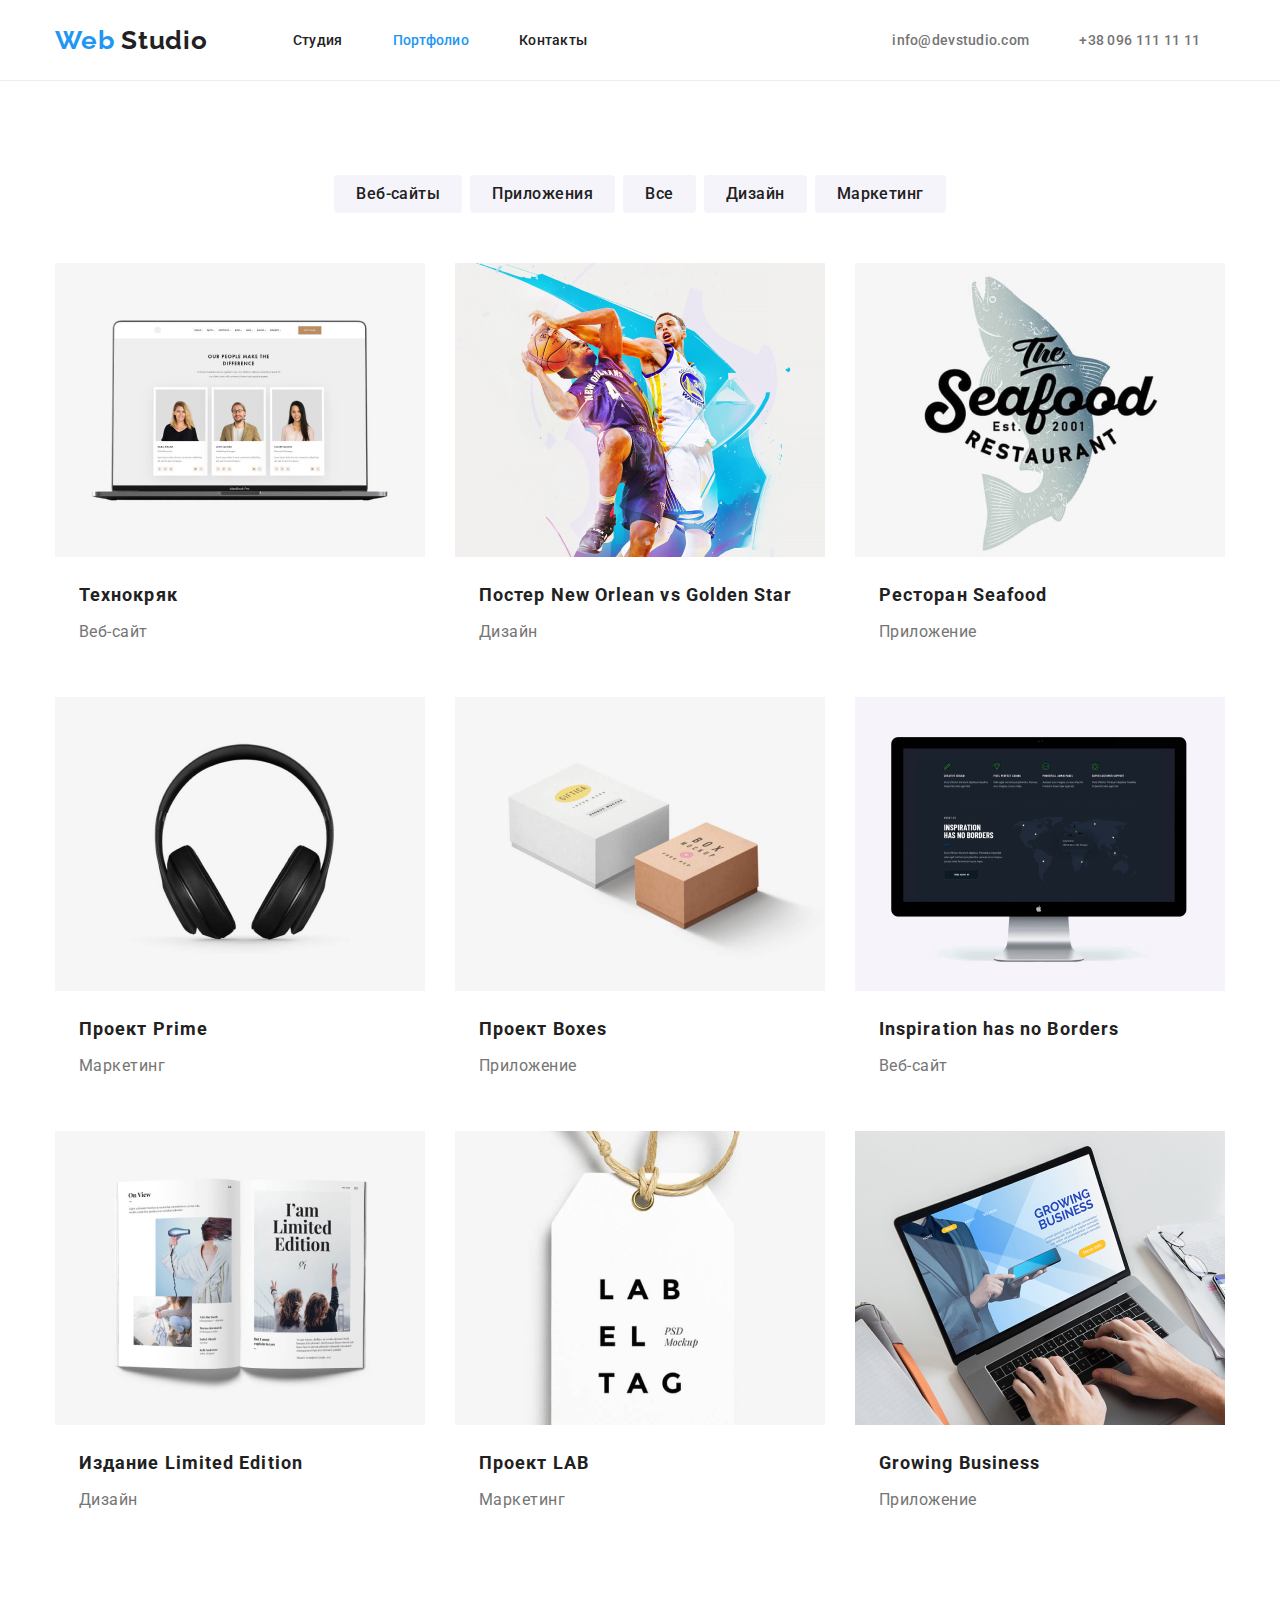
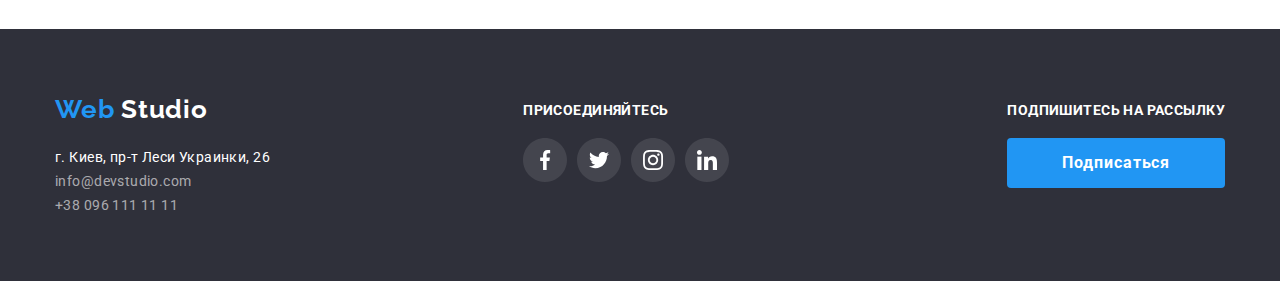
==== portfolio.html @ 963181be "клонирлвание с ДЗ-3" ====
<!DOCTYPE html>
<html lang="ru">
  <head>
    <meta charset="UTF-8" />
    <meta name="viewport" content="width=device-width, initial-scale=1.0" />
    <title>Портфолио</title>
    <link
      href="https://fonts.googleapis.com/css2?family=Raleway:wght@700&family=Roboto:wght@400;500;700;900&display=swap"
      rel="stylesheet"
    />
    <link
      rel="stylesheet"
      href="https://cdnjs.cloudflare.com/ajax/libs/modern-normalize/0.6.0/modern-normalize.min.css"
    />
    <link rel="stylesheet" href="./css/style.css" />
  </head>

  <body>
    <!-- Шапка -->
    <header class="header">
      <div class="conteiner main-nav">
        <nav class="main-nav">
          <!-- Логотип -->
          <a href="./index.html" class="logo link">
            <span class="logo-accent">Web</span> Studio
          </a>

          <!-- Категории -->
          <ul class="site-nav list">
            <li class="item">
              <a href="./index.html" class="link">Студия</a>
            </li>
            <li class="item">
              <a href="./portfolio.html" class="link current">Портфолио</a>
            </li>
            <li class="item">
              <a href="./contacts.html" class="link">Контакты</a>
            </li>
          </ul>
        </nav>

        <!-- Контакты -->
        <address class="main-nav">
          <ul class="contacts list">
            <li class="item">
              <a href="mailto:info@devstudio.com" class="link"
                >info@devstudio.com</a
              >
            </li>
            <li class="item">
              <a href="tel:380961111111" class="link">+38 096 111 11 11</a>
            </li>
          </ul>
        </address>
      </div>
    </header>

    <!-- Уникальный контент -->
    <main>
      <section class="portfolio-gallery">
        <!-- Скрытый заголовок -->
        <h1 class="portfolio-title-hidden">Наши работы</h1>

        <!-- Фильтр -->
        <div class="conteiner">
          <ul class="btn list">
            <li class="btn-item">
              <button type="button" class="portfolio-button current">
                Веб-сайты
              </button>
            </li>
            <li class="btn-item">
              <button type="button" class="portfolio-button">Приложения</button>
            </li>
            <li class="btn-item">
              <button type="button" class="portfolio-button">Все</button>
            </li>
            <li class="btn-item">
              <button type="button" class="portfolio-button">Дизайн</button>
            </li>
            <li class="btn-item">
              <button type="button" class="portfolio-button">Маркетинг</button>
            </li>
          </ul>

          <!-- Портфолио -->
          <ul class="portfolio list">
            <li class="item">
              <a href="" class="portfolio-link link">
                <img
                  src="./images/portfolio/portfolio1.jpg"
                  alt="Веб-сайт Технокряк"
                />
                <div class="portfolio-content">
                  <h2 class="portfolio-title">Технокряк</h2>
                  <p class="portfolio-aside">Веб-сайт</p>
                </div>
                <p class="portfolio-text">
                  Технокряк это современная площадка распространения
                  коронавируса. Компании используют эту платформу для цифрового
                  шпионажа и атак на защищённые сервера конкурентов.
                </p>
              </a>
            </li>
            <li class="item">
              <a href="" class="portfolio-link link">
                <img
                  src="./images/portfolio/portfolio2.jpg"
                  alt="Постер New Orlean vs Golden Star"
                />
                <div class="portfolio-content">
                  <h2 class="portfolio-title">
                    Постер New Orlean vs Golden Star
                  </h2>
                  <p class="portfolio-aside">Дизайн</p>
                </div>
                <p class="portfolio-text">
                  Технокряк это современная площадка распространения
                  коронавируса. Компании используют эту платформу для цифрового
                  шпионажа и атак на защищённые сервера конкурентов.
                </p>
              </a>
            </li>
            <li class="item">
              <a href="" class="portfolio-link link">
                <img
                  src="./images/portfolio/portfolio3.jpg"
                  alt="Ресторан Seafood"
                />
                <div class="portfolio-content">
                  <h2 class="portfolio-title">Ресторан Seafood</h2>
                  <p class="portfolio-aside">Приложение</p>
                </div>
                <p class="portfolio-text">
                  Технокряк это современная площадка распространения
                  коронавируса. Компании используют эту платформу для цифрового
                  шпионажа и атак на защищённые сервера конкурентов.
                </p>
              </a>
            </li>
            <li class="item">
              <a href="" class="portfolio-link link">
                <img
                  src="./images/portfolio/portfolio4.jpg"
                  alt="Проект Prime"
                />
                <div class="portfolio-content">
                  <h2 class="portfolio-title">Проект Prime</h2>
                  <p class="portfolio-aside">Маркетинг</p>
                </div>
                <p class="portfolio-text">
                  Технокряк это современная площадка распространения
                  коронавируса. Компании используют эту платформу для цифрового
                  шпионажа и атак на защищённые сервера конкурентов.
                </p>
              </a>
            </li>
            <li class="item">
              <a href="" class="portfolio-link link">
                <img
                  src="./images/portfolio/portfolio5.jpg"
                  alt="Проект Boxes"
                />
                <div class="portfolio-content">
                  <h2 class="portfolio-title">Проект Boxes</h2>
                  <p class="portfolio-aside">Приложение</p>
                </div>
                <p class="portfolio-text">
                  Технокряк это современная площадка распространения
                  коронавируса. Компании используют эту платформу для цифрового
                  шпионажа и атак на защищённые сервера конкурентов.
                </p>
              </a>
            </li>
            <li class="item">
              <a href="" class="portfolio-link link">
                <img
                  src="./images/portfolio/portfolio6.jpg"
                  alt="Inspiration has no Borders"
                />

                <div class="portfolio-content">
                  <h2 lang="en" class="portfolio-title">
                    Inspiration has no Borders
                  </h2>
                  <p class="portfolio-aside">Веб-сайт</p>
                </div>
                <p class="portfolio-text">
                  Технокряк это современная площадка распространения
                  коронавируса. Компании используют эту платформу для цифрового
                  шпионажа и атак на защищённые сервера конкурентов.
                </p>
              </a>
            </li>
            <li class="item">
              <a href="" class="portfolio-link link">
                <img
                  src="./images/portfolio/portfolio7.jpg"
                  alt="Издание Limited Edition"
                />
                <div class="portfolio-content">
                  <h2 class="portfolio-title">Издание Limited Edition</h2>
                  <p class="portfolio-aside">Дизайн</p>
                </div>
                <p class="portfolio-text">
                  Технокряк это современная площадка распространения
                  коронавируса. Компании используют эту платформу для цифрового
                  шпионажа и атак на защищённые сервера конкурентов.
                </p>
              </a>
            </li>
            <li class="item">
              <a href="" class="portfolio-link link">
                <img src="./images/portfolio/portfolio8.jpg" alt="Проект LAB" />
                <div class="portfolio-content">
                  <h2 class="portfolio-title">Проект LAB</h2>
                  <p class="portfolio-aside">Маркетинг</p>
                </div>
                <p class="portfolio-text">
                  Технокряк это современная площадка распространения
                  коронавируса. Компании используют эту платформу для цифрового
                  шпионажа и атак на защищённые сервера конкурентов.
                </p>
              </a>
            </li>
            <li class="item">
              <a href="" class="portfolio-link link">
                <img
                  src="./images/portfolio/portfolio9.jpg"
                  alt="Growing Business"
                />
                <div class="portfolio-content">
                  <h2 class="portfolio-title">Growing Business</h2>
                  <p class="portfolio-aside">Приложение</p>
                </div>
                <p class="portfolio-text">
                  Технокряк это современная площадка распространения
                  коронавируса. Компании используют эту платформу для цифрового
                  шпионажа и атак на защищённые сервера конкурентов.
                </p>
              </a>
            </li>
          </ul>
        </div>
      </section>
    </main>

    <!-- Подвал -->
    <footer class="footer">
      <div class="conteiner">
        <div class="adress-item">
          <a href="./index.html" class="logo link">
            <span class="logo-accent">Web</span>
            <span class="logo-invert">Studio</span>
          </a>
          <address class="address-footer">
            <span>г. Киев, пр-т Леси Украинки, 26</span>
            <a href="mailto:info@devstudio.com" class="contacts-footer link"
              >info@devstudio.com
            </a>

            <a href="tel:380961111111" class="contacts-footer link"
              >+38 096 111 11 11
            </a>
          </address>
        </div>

        <!-- Мы в соцсетях -->
        <div class="social-list">
          <b class="social">Присоединяйтесь</b>
          <ul class="label list">
            <li class="item">
              <a href="" class="link" aria-label="мы в facebook">
                <img
                  src="./images/icons/footer-facebook.svg"
                  alt="мы в facebook"
              /></a>
            </li>
            <li class="item">
              <a href="" class="link" aria-label="мы в twitter">
                <img src="./images/icons/footer-twitter.svg" alt="мы в twitter"
              /></a>
            </li>
            <li class="item">
              <a href="" class="link" aria-label="мы в instagram">
                <img
                  src="./images/icons/footer-instagram.svg"
                  alt="мы в instagram"
              /></a>
            </li>
            <li class="item">
              <a href="" class="link" aria-label="мы в linkedIn">
                <img
                  src="./images/icons/footer-linkedin.svg"
                  alt="мы в linkedIn"
              /></a>
            </li>
          </ul>
        </div>

        <!-- Форма подписки -->
        <div class="newsletter-list">
          <b class="newsletter">Подпишитесь на рассылку</b>
          <a href="" class="button link">Подписаться</a>
        </div>
      </div>
    </footer>
  </body>
</html>
---- css/style.css ----
/* цвет заголовков #212121 */
/* цвет вторичного текста #757575 */
/* основной фон #E5E5E5 */
/* фон секций #F5F4FA */
/* акцент #2196F3 */
/* цвет шапки #FFFFFF */
/* цвет герой #FFFFFF */
/* цвет акцента портфолио  rgba(33, 150, 243, 0.9) */
/* цвет шрифта кнопок #FFFFFF */

html {
  box-sizing: border-box;
}

*,
*::before,
*::after {
  box-sizing: inherit;
}

:root {
  --primary-title-color: #212121;
  --secondary-text-color: #757575;
  --primary-background-color: #ffffff; /*изменить на #ffffff */
  --accent-color: #2196f3;
  --section-background-color: #f5f4fa;
  --header-background-color: #ffffff;
  --hero-white-color: #ffffff;
  --portfolio-background: rgba(33, 150, 243, 0.9);
  --button-white-text: #ffffff;
  --fotter-background-color: #2f303a;
}

body {
  background-color: var(--primary-background-color);
  color: var(--primary-title-color);
  font-family: Roboto, sans-serif;
}

/* ширина контейнера */
.conteiner {
  margin-left: auto;
  margin-right: auto;
  width: 1200px;
  padding-left: 15px;
  padding-right: 15px;
}

/* общие сбросы */
.link {
  text-decoration: none;
  color: var(--primary-title-color);
  padding: 0;
  margin: 0;
}

.list {
  list-style: none;
  padding: 0;
  margin: 0;
}
img {
  display: block;
}

h1,
h2,
h3,
h4,
h5,
h6,
p {
  margin-top: 0;
  margin-bottom: 0;
}
/* черта под шапкой */

.header {
  border-bottom: 1px solid #ececec;
}
/* лого */
.logo {
  display: block;
  font-family: Raleway, sans-serif;
  font-style: normal;
  font-weight: bold;
  font-size: 26px;
  line-height: 31px;
  letter-spacing: 0.03em;
}
.logo-accent {
  color: var(--accent-color);
}
.logo:hover,
.logo:focus {
  color: var(--accent-color);
}

/* категории */
.site-nav .link {
  padding-top: 32px;
  padding-bottom: 32px;
  display: block;
  color: var(--primary-title-color);
  font-style: normal;
  font-weight: 500;
  font-size: 14px;
  line-height: 16px;
  letter-spacing: 0.02em;
}

/* контейнер навигации */
.site-nav {
  display: flex;
  margin-left: 85px;
}
.site-nav .item {
  margin-right: 50px;
}
.site-nav .item:last-child {
  margin-right: 0;
}
.main-nav {
  display: flex;
  align-items: center;
}

/* ховер навигации */
.site-nav .link:hover,
.site-nav .link:focus {
  color: var(--accent-color);
}
.site-nav .link.current {
  color: var(--accent-color);
}

/* контакты в шапке */
.contacts {
  margin-left: 305px;
}

.contacts .link {
  display: block;
  color: var(--secondary-text-color);
  font-style: normal;
  font-weight: 500;
  font-size: 14px;
  line-height: 16px;
  letter-spacing: 0.02em;
}
.contacts .link:hover,
.contacts .link:focus {
  color: var(--accent-color);
}

/* контейнер адрес */
.contacts .item + .item {
  margin-left: 50px;
}
.contacts {
  display: flex;
}

/* герой */
.hero .conteiner {
  height: 600px;
  padding: 200px 0px 200px 0px;
  justify-content: center;
  align-content: center;
  text-align: center;
  background-color: var(--secondary-text-color);
}

/* заголовок герой */
.hero-title {
  margin-left: auto;
  margin-right: auto;
  margin-bottom: 30px;
  font-style: normal;
  font-weight: 900;
  font-size: 44px;
  width: 696px;
  line-height: 60px;
  letter-spacing: 0.06em;
  text-transform: uppercase;
  color: var(--hero-white-color);
}

/* кнопка заказать и подписаться */
.button {
  color: var(--hero-white-color);
  background-color: var(--accent-color);
  font-style: normal;
  font-weight: bold;
  font-size: 16px;
  line-height: 30px;
  letter-spacing: 0.06em;
  min-width: 200px;
  padding: 10px 32px;
  border-radius: 4px;
  text-align: center;
}

/* секция преимущества */
.features {
  padding-top: 94px;
  padding-bottom: 94px;
}

.features-list {
  display: flex;
}
.features-list .item + .item {
  margin-left: 30px;
}
.features-content {
  padding-top: 30px;
}

/* скрытый заголовок секции */
.features-title-hidden {
  display: none;
}

/* заголовки секции */
.features .features-title {
  font-style: normal;
  font-weight: bold;
  font-size: 14px;
  line-height: 16px;
  letter-spacing: 0.03em;
  text-transform: uppercase;
}
.features-title {
  margin-bottom: 10px;
}
/* описание под заголовком */
.features .features-text {
  color: var(--secondary-text-color);
  font-style: normal;
  font-size: 14px;
  line-height: 24px;
  letter-spacing: 0.03em;
}
/* позиционирование картинок */
.features-img {
  width: 270px;
  height: 120px;
  display: flex;
  background: var(--section-background-color);
  border-radius: 4px;
  justify-content: center;
}

/* секция чем мы занимаемся */
.section-activity {
  padding-bottom: 94px;
}
.section-activity .activity-title {
  font-style: normal;
  font-weight: bold;
  font-size: 36px;
  line-height: 42px;
  letter-spacing: 0.03em;
  text-align: center;
}
.section-activity .activity-subtitle {
  padding: 27px 0 27px 0;
  color: var(--hero-white-color);
  font-style: normal;
  font-weight: bold;
  font-size: 14px;
  line-height: 16px;
  letter-spacing: 0.03em;
  text-transform: uppercase;
}
.activity-title {
  margin-bottom: 50px;
}
.activity-list {
  display: flex;
  justify-content: center;
}
.activity-list .item {
  width: calc((100% - 60px) / 3);
  margin-left: 30px;
}
.activity-list .item:nth-last-child(3n) {
  margin-left: 0;
}
.activity-list .item {
  text-align: center;
  background-color: rgba(47, 48, 58, 0.8);
}
/* секция команда */
.section-team {
  padding-top: 94px;
  padding-bottom: 94px;
  background-color: var(--section-background-color);
}
.team-list {
  display: flex;
}
.section-team .team-title {
  font-style: normal;
  font-weight: bold;
  font-size: 36px;
  line-height: 42px;
  letter-spacing: 0.03em;
  margin-bottom: 50px;
  text-align: center;
}
.team-list .item {
  width: calc((100% - 90px) / 4);
  margin-right: 30px;
}
.team-list .item:last-child {
  margin-right: 0;
}

.team-list .item {
  width: 270px;
  height: 422px;
  text-align: center;
  background-color: var(--primary-background-color);
}
.section-team .team-name {
  font-style: normal;
  font-weight: 500;
  font-size: 16px;
  line-height: 19px;
  letter-spacing: 0.03em;
  text-align: center;
}
.section-team .team-aside {
  color: var(--secondary-text-color);
  font-style: normal;
  font-weight: normal;
  font-size: 16px;
  line-height: 19px;
  letter-spacing: 0.03em;
}
.team-social .link:hover,
.team-social .link:focus {
  color: var(--accent-color);
}
.team-content {
  padding: 30px 32px 24px 32px;
}
.team-name {
  margin-bottom: 10px;
}
.team-aside {
  margin-bottom: 16px;
}
/* соцсети команды */
.team-social {
  display: flex;
  justify-content: center;
}

.team-icons {
  width: calc((100% - 30px) / 4);
  margin-right: 10px;
}
.team-icons:last-child {
  margin-right: 0;
}

/* секция клиенты */
.section-clients .clients-title {
  font-style: normal;
  font-weight: bold;
  font-size: 36px;
  line-height: 42px;
  letter-spacing: 0.03em;
}
.section-clients .conteiner {
  padding-top: 94px;
  padding-bottom: 94px;
}
.clients-list .clients-img:hover,
.clients-list .clients-img:focus {
  color: var(--accent-color);
}
.clients-title {
  margin-bottom: 50px;
  text-align: center;
}
.clients-list {
  display: flex;
  justify-content: center;
}

.clients-list .item {
  width: calc((100% - 30px * 4) / 5);
  margin-right: 30px;
}
.clients-list .item:last-child {
  margin-right: 0;
}
.clients-list .item {
  display: flex;
  justify-content: center;
  align-items: center;
  width: 175px;
  height: 90px;
  border: 1px solid #afb1b8;
  border-radius: 4px;
}

/* секция футер */
.footer {
  background-color: var(--fotter-background-color);
}
.footer .conteiner {
  display: flex;
  height: 252px;
  max-width: 1600px;
  justify-content: space-between;
  align-items: center;
}
.footer .button {
  display: block;
}

/*контейнер adress-item */
.adress-item {
  padding: 20px 0px 20px 0px;
  margin-right: 69px;
}

/*контейнер social-list */
.social-list {
  padding: 72px 0 100px 0;
  margin-right: 94px;
}
/*контейнер подписки */
.newsletter-list {
  padding: 72px 0 94px 0;
}

/*logo-footer */
.adress-item .logo {
  margin-bottom: 20px;
}
.logo .logo-invert {
  color: var(--hero-white-color);
}
.logo-invert:hover,
.logo-invert:focus {
  color: var(--accent-color);
}

/* адрес в футере */
.address-footer {
  display: flex;
  flex-direction: column;
  font-style: normal;
  font-weight: normal;
  font-size: 14px;
  line-height: 24px;
  letter-spacing: 0.03em;
  color: var(--hero-white-color);
  flex-direction: column;
}
.address-footer .contacts-footer {
  color: rgba(255, 255, 255, 0.6);
}
.label .link:hover,
.label .link:focus {
  color: var(--accent-color);
}

/* соцсети */
.label {
  display: flex;
}

/*margin-right: 10px;*/
.social-list .item {
  width: calc((100% - 30px) / 4);
  margin-right: 10px;
}
.social-list .item:nth-child(4n) {
  margin-right: 0;
}

.social,
.newsletter {
  display: inline-block;
  margin-bottom: 20px;
  font-style: normal;
  font-weight: bold;
  font-size: 14px;
  line-height: 16px;
  letter-spacing: 0.03em;
  text-transform: uppercase;
  color: var(--button-white-text);
}

.text-aside {
  font-style: normal;
  font-weight: bold;
  font-size: 18px;
  line-height: 36px;
  letter-spacing: 0.06em;
}

/* секция портфолио */
.portfolio-gallery .conteiner {
  padding-top: 94px;
  padding-bottom: 94px;
}
/* скрытый заголовок портфолио */
.portfolio-title-hidden {
  display: none;
}
/* кнопки-фильтр */
.btn {
  margin-bottom: 50px;
  display: flex;
  justify-content: center;
}
.btn .portfolio-button {
  padding: 6px 22px 6px 22px;
  font-family: Roboto, sans-serif;
  font-weight: 500;
  font-size: 16px;
  line-height: 26px;
  letter-spacing: 0.03em;
  color: var(--primary-title-color);
  background-color: var(--section-background-color);
  border-radius: 4px;
  border: transparent;
  outline: none;
}
.btn-item {
  margin-left: 8px;
}
.btn-item:first-child {
  margin-left: 0;
}
.portfolio-button:hover,
.portfolio-button:focus {
  color: var(--button-white-text);
  background-color: var(--accent-color);
}

/*активная страница в шапке */
.portfolio .current {
  color: var(--button-white-text);
  background-color: var(--accent-color);
}

/* портфолио контейнер */
.portfolio {
  display: flex;
  flex-wrap: wrap;
}

/* сетка в портфолио  margin-right: 30px; */
.portfolio .item {
  width: calc((100% - 30px * 2) / 3);
  margin-right: 30px;
}
.portfolio .item:nth-child(3n) {
  margin-right: 0;
}
.portfolio .item:nth-child(-n + 6) {
  margin-bottom: 30px;
}

.portfolio-content {
  padding: 20px 24px 20px 24px;
}
/* заголовки в сетке портфолио */
.portfolio-title {
  margin-bottom: 4px;
  font-style: normal;
  font-weight: bold;
  font-size: 18px;
  line-height: 36px;
  letter-spacing: 0.06em;
  color: var(--primary-title-color);
}

/* текст под заголовком */
.portfolio-aside {
  font-style: normal;
  font-weight: normal;
  font-size: 16px;
  line-height: 30px;
  letter-spacing: 0.03em;
  color: var(--secondary-text-color);
}
/* текст скрыт для удобства оформления блока */
.portfolio-text {
  display: none;
  padding: 63px 24px;
  /* width: 322px; */
  font-style: normal;
  font-weight: normal;
  font-size: 18px;
  line-height: 28px;
  letter-spacing: 0.03em;
  color: var(--button-white-text);
  background-color: var(--accent-color);
}
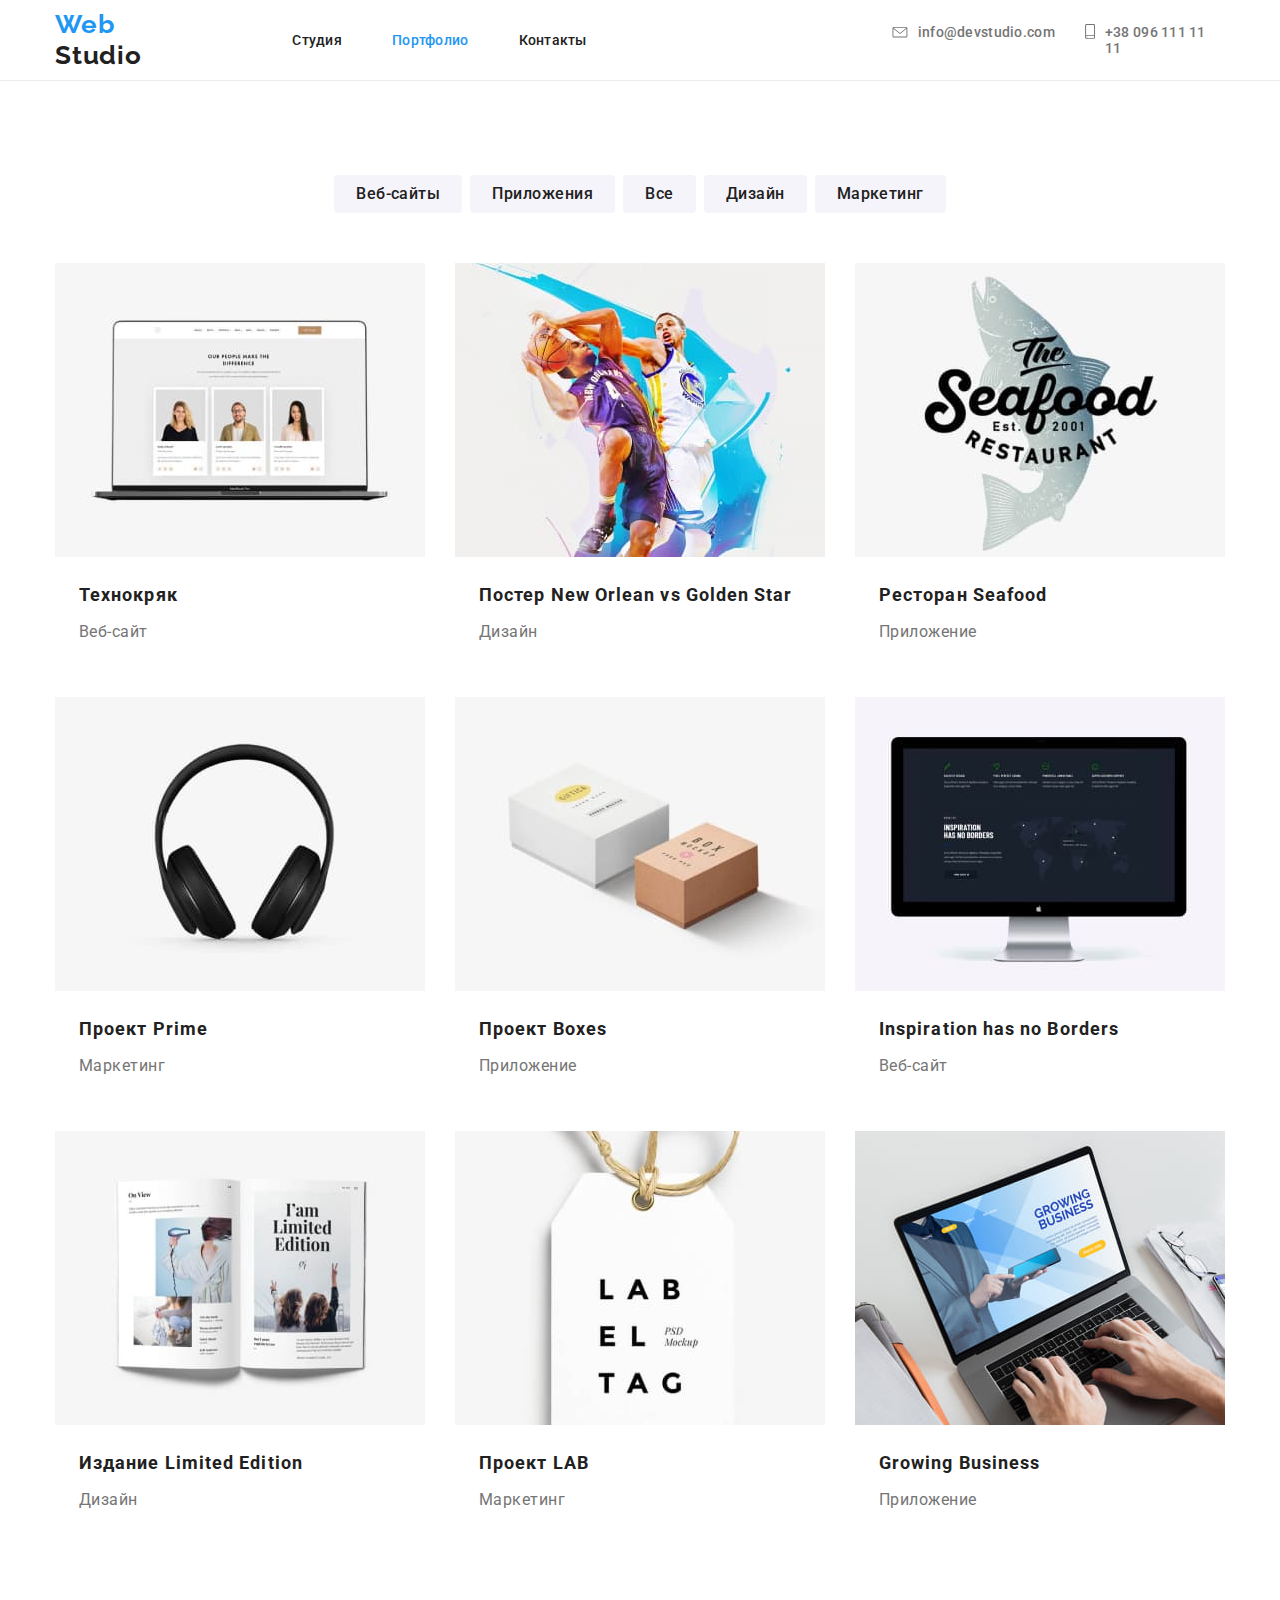
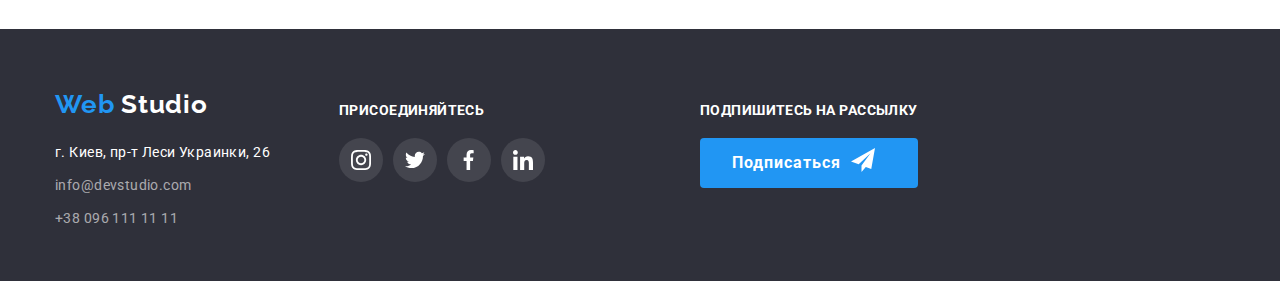
==== commit 5346a8f5: "Оптимизированы изображения, добавлены иконки + тени в команде" ====
--- a/portfolio.html
+++ b/portfolio.html
@@ -42,10 +42,21 @@
         <!-- Контакты -->
         <address class="main-nav">
           <ul class="contacts list">
-            <li class="item">
+            <li>
+              <svg class="mail" width="16px" height="11.2px">
+                <use href="./images/sprite.svg#icon-mail"></use>
+              </svg>
+            </li>
+
+            <li class="item mailto">
               <a href="mailto:info@devstudio.com" class="link"
                 >info@devstudio.com</a
               >
+            </li>
+            <li>
+              <svg class="tel" width="10px" height="14.94px">
+                <use href="./images/sprite.svg#icon-smartphone"></use>
+              </svg>
             </li>
             <li class="item">
               <a href="tel:380961111111" class="link">+38 096 111 11 11</a>
@@ -246,6 +257,7 @@
     </main>
 
     <!-- Подвал -->
+
     <footer class="footer">
       <div class="conteiner">
         <div class="adress-item">
@@ -254,8 +266,10 @@
             <span class="logo-invert">Studio</span>
           </a>
           <address class="address-footer">
-            <span>г. Киев, пр-т Леси Украинки, 26</span>
-            <a href="mailto:info@devstudio.com" class="contacts-footer link"
+            <span class="location">г. Киев, пр-т Леси Украинки, 26</span>
+            <a
+              href="mailto:info@devstudio.com"
+              class="contacts-footer mail link"
               >info@devstudio.com
             </a>
 
@@ -270,30 +284,32 @@
           <b class="social">Присоединяйтесь</b>
           <ul class="label list">
             <li class="item">
+              <a href="" class="link" aria-label="мы в instagram">
+                <svg class="social-icon-footer">
+                  <use href="./images/sprite.svg#icon-footer-instagram"></use>
+                </svg>
+              </a>
+            </li>
+            <li class="item">
+              <a href="" class="link" aria-label="мы в twitter">
+                <svg class="social-icon-footer">
+                  <use href="./images/sprite.svg#icon-footer-twitter"></use>
+                </svg>
+              </a>
+            </li>
+            <li class="item">
               <a href="" class="link" aria-label="мы в facebook">
-                <img
-                  src="./images/icons/footer-facebook.svg"
-                  alt="мы в facebook"
-              /></a>
-            </li>
-            <li class="item">
-              <a href="" class="link" aria-label="мы в twitter">
-                <img src="./images/icons/footer-twitter.svg" alt="мы в twitter"
-              /></a>
-            </li>
-            <li class="item">
-              <a href="" class="link" aria-label="мы в instagram">
-                <img
-                  src="./images/icons/footer-instagram.svg"
-                  alt="мы в instagram"
-              /></a>
-            </li>
-            <li class="item">
-              <a href="" class="link" aria-label="мы в linkedIn">
-                <img
-                  src="./images/icons/footer-linkedin.svg"
-                  alt="мы в linkedIn"
-              /></a>
+                <svg class="social-icon-footer">
+                  <use href="./images/sprite.svg#icon-footer-facebook"></use>
+                </svg>
+              </a>
+            </li>
+            <li class="item">
+              <a href="" class="link" aria-label="мы в linkedin">
+                <svg class="social-icon-footer">
+                  <use href="./images/sprite.svg#icon-footer-linkedin"></use>
+                </svg>
+              </a>
             </li>
           </ul>
         </div>
--- a/css/style.css
+++ b/css/style.css
@@ -1,4 +1,4 @@
-/* цвет заголовков #212121 */
+﻿/* цвет заголовков #212121 */
 /* цвет вторичного текста #757575 */
 /* основной фон #E5E5E5 */
 /* фон секций #F5F4FA */
@@ -160,15 +160,45 @@
 .contacts {
   display: flex;
 }
+.contacts .item:hover,
+.contacts .item:focus {
+  color: var(--accent-color);
+}
+.contacts .mail,
+.contacts .tel {
+  margin-right: 10px;
+  fill: #757575;
+}
+.contacts .mail:hover,
+.contacts .mail:focus {
+  fill: var(--accent-color);
+}
+.contacts .tel:hover,
+.contacts .tel:focus {
+  fill: var(--accent-color);
+}
+.contacts .mailto {
+  margin-right: 30px;
+}
 
 /* герой */
 .hero .conteiner {
+  max-width: 1600px;
   height: 600px;
   padding: 200px 0px 200px 0px;
   justify-content: center;
   align-content: center;
   text-align: center;
-  background-color: var(--secondary-text-color);
+  background-image: linear-gradient(
+      to right,
+      rgba(47, 48, 58, 0.8),
+      rgba(47, 48, 58, 0.8)
+    ),
+    url('../images/hero/Hero.jpg');
+  background-repeat: no-repeat;
+  background-position: center;
+  background-size: cover;
+  background-color: rgba(47, 48, 58, 0.8);
 }
 
 /* заголовок герой */
@@ -188,6 +218,7 @@
 
 /* кнопка заказать и подписаться */
 .button {
+  display: inline-flex;
   color: var(--hero-white-color);
   background-color: var(--accent-color);
   font-style: normal;
@@ -213,9 +244,6 @@
 .features-list .item + .item {
   margin-left: 30px;
 }
-.features-content {
-  padding-top: 30px;
-}
 
 /* скрытый заголовок секции */
 .features-title-hidden {
@@ -243,13 +271,29 @@
   letter-spacing: 0.03em;
 }
 /* позиционирование картинок */
-.features-img {
+.features-list .item::before {
+  display: block;
+  content: '';
   width: 270px;
   height: 120px;
-  display: flex;
-  background: var(--section-background-color);
+  margin-bottom: 30px;
+  background-size: 70px;
+  background-repeat: no-repeat;
+  background-position: center;
   border-radius: 4px;
-  justify-content: center;
+  background-color: var(--section-background-color);
+}
+.icon-vector::before {
+  background-image: url('../images/icons/Vector.svg');
+}
+.icon-vector1::before {
+  background-image: url('../images/icons/Vector1.svg');
+}
+.icon-vector2::before {
+  background-image: url('../images/icons/Vector2.svg');
+}
+.icon-vector3::before {
+  background-image: url('../images/icons/Vector3.svg');
 }
 
 /* секция чем мы занимаемся */
@@ -301,6 +345,11 @@
 .team-list {
   display: flex;
 }
+.team-list .item {
+  box-shadow: 0px 2px 1px rgba(0, 0, 0, 0.2), 0px 1px 1px rgba(0, 0, 0, 0.14),
+    0px 1px 3px rgba(0, 0, 0, 0.12);
+  border-radius: 0px 0px 4px 4px;
+}
 .section-team .team-title {
   font-style: normal;
   font-weight: bold;
@@ -366,6 +415,26 @@
 .team-icons:last-child {
   margin-right: 0;
 }
+.team-icons {
+  width: 44px;
+  height: 44px;
+  border-radius: 50%;
+  padding: 12px;
+}
+.team-icons:hover,
+.team-icons:focus {
+  background-color: var(--accent-color);
+}
+
+.social-icon {
+  width: 20px;
+  height: 20px;
+  fill: #afb1b8;
+}
+.social-icon:hover,
+.social-icon:focus {
+  fill: #ffffff;
+}
 
 /* секция клиенты */
 .section-clients .clients-title {
@@ -379,9 +448,12 @@
   padding-top: 94px;
   padding-bottom: 94px;
 }
-.clients-list .clients-img:hover,
-.clients-list .clients-img:focus {
-  color: var(--accent-color);
+.clients-icon {
+  fill: #afb1b8;
+}
+.clients-icon:hover,
+.clients-icon:focus {
+  fill: var(--accent-color);
 }
 .clients-title {
   margin-bottom: 50px;
@@ -417,27 +489,41 @@
   display: flex;
   height: 252px;
   max-width: 1600px;
-  justify-content: space-between;
-  align-items: center;
-}
+}
+
 .footer .button {
-  display: block;
+  display: flex;
 }
 
 /*контейнер adress-item */
 .adress-item {
-  padding: 20px 0px 20px 0px;
+  padding-top: 60px;
   margin-right: 69px;
 }
-
+.location {
+  margin-bottom: 9px;
+}
+.address-footer .mail {
+  margin-bottom: 9px;
+}
 /*контейнер social-list */
 .social-list {
-  padding: 72px 0 100px 0;
-  margin-right: 94px;
-}
+  padding-top: 72px;
+  margin-right: 155px;
+}
+
 /*контейнер подписки */
 .newsletter-list {
-  padding: 72px 0 94px 0;
+  padding-top: 72px;
+}
+
+.newsletter-list .button::after {
+  content: '';
+  width: 24px;
+  height: 24px;
+  background-size: contain;
+  margin-left: 10px;
+  background-image: url('../images/icons/icon-send.svg');
 }
 
 /*logo-footer */
@@ -467,6 +553,7 @@
 .address-footer .contacts-footer {
   color: rgba(255, 255, 255, 0.6);
 }
+
 .label .link:hover,
 .label .link:focus {
   color: var(--accent-color);
@@ -476,7 +563,27 @@
 .label {
   display: flex;
 }
-
+.label .item {
+  width: 44px;
+  height: 44px;
+  border-radius: 50%;
+  padding: 12px;
+  background-color: rgba(255, 255, 255, 0.1);
+}
+.label .item:hover,
+.label .item:focus {
+  background-color: var(--accent-color);
+}
+
+.social-icon-footer {
+  width: 20px;
+  height: 20px;
+}
+
+.team-icons:hover,
+.team-icons:focus {
+  background-color: var(--accent-color);
+}
 /*margin-right: 10px;*/
 .social-list .item {
   width: calc((100% - 30px) / 4);
@@ -497,14 +604,6 @@
   letter-spacing: 0.03em;
   text-transform: uppercase;
   color: var(--button-white-text);
-}
-
-.text-aside {
-  font-style: normal;
-  font-weight: bold;
-  font-size: 18px;
-  line-height: 36px;
-  letter-spacing: 0.06em;
 }
 
 /* секция портфолио */
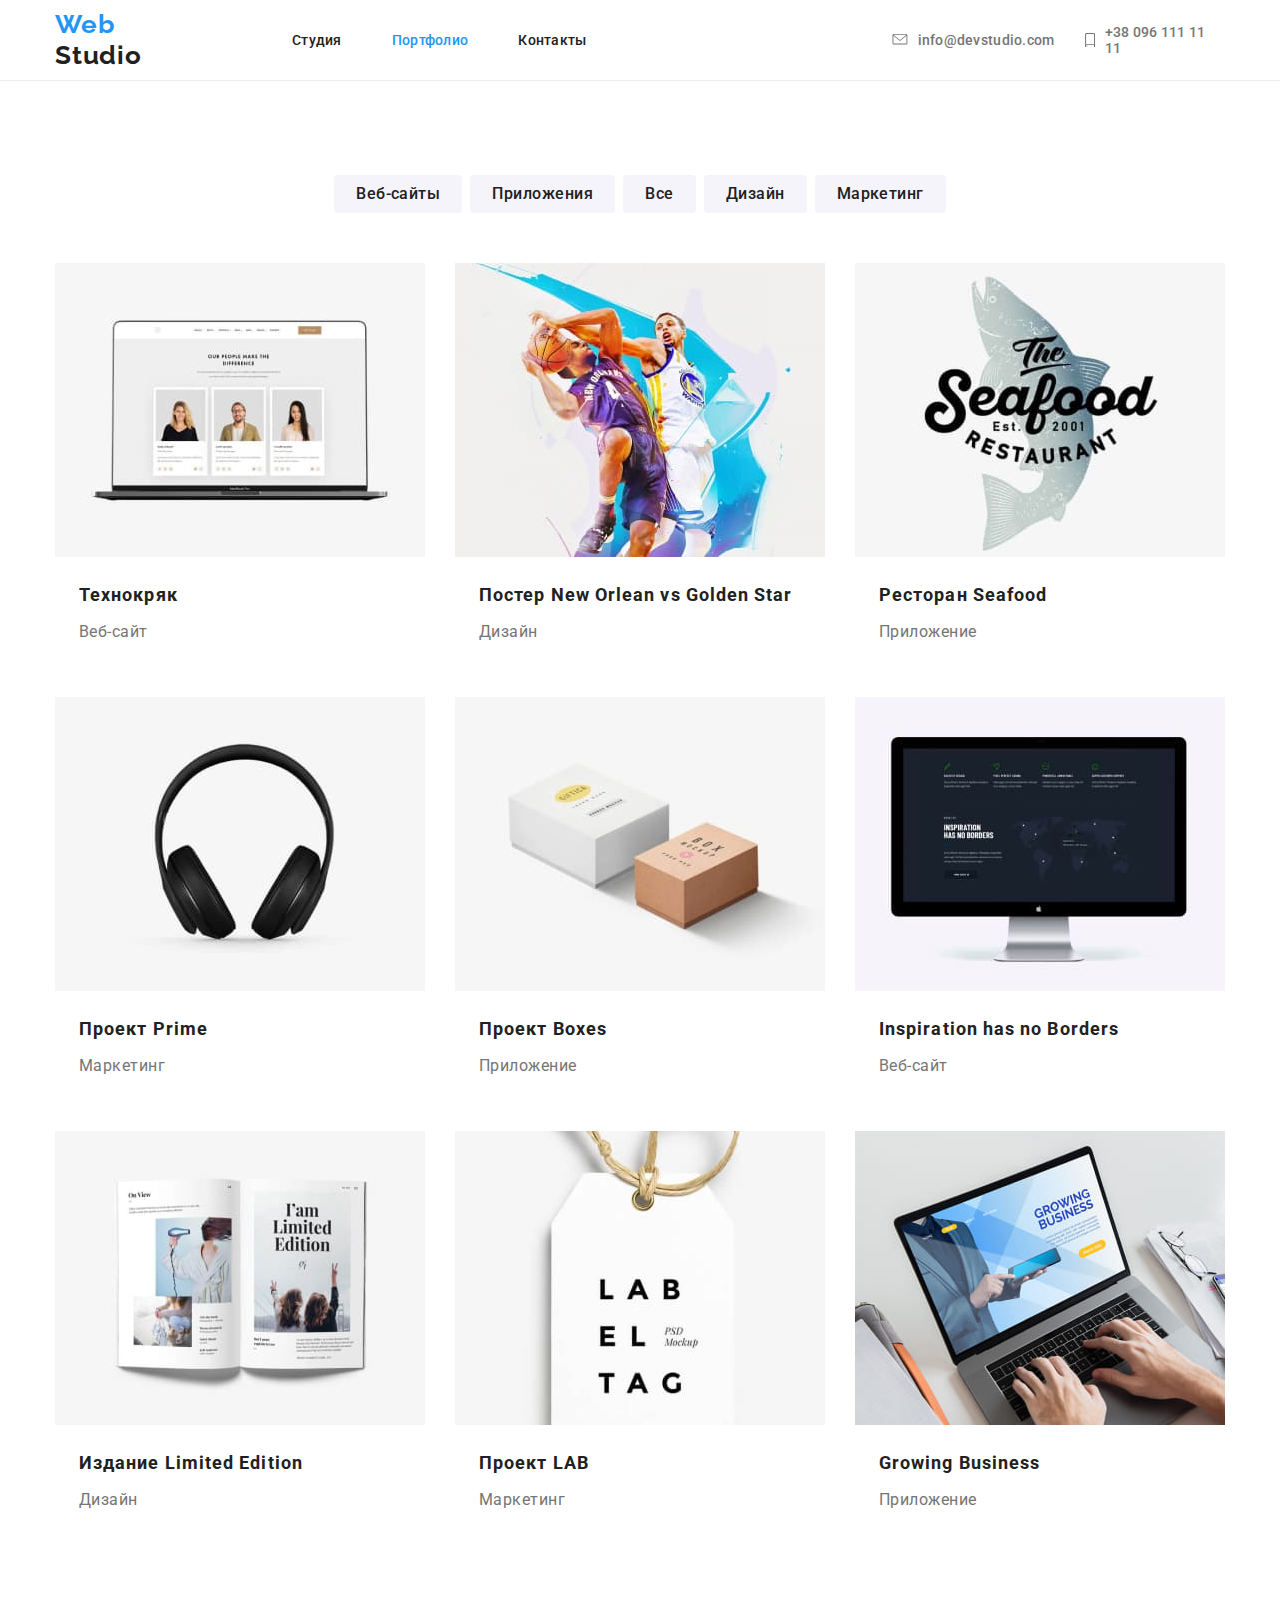
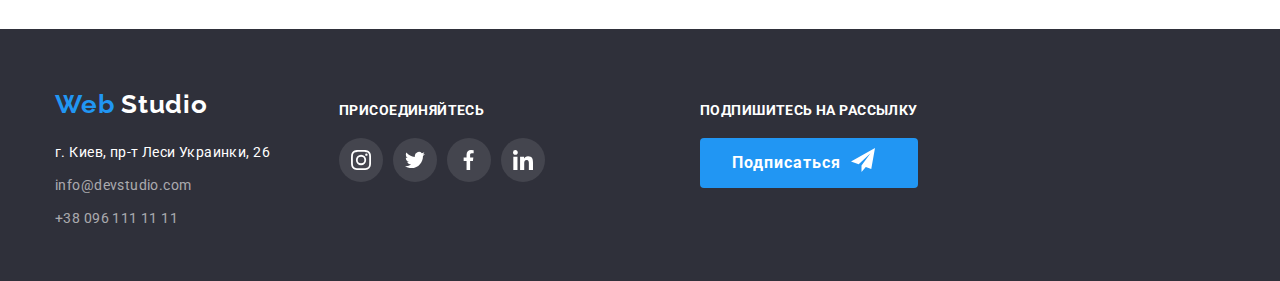
==== commit 647879fe: "обновила хеадер в портфолио" ====
--- a/portfolio.html
+++ b/portfolio.html
@@ -41,25 +41,22 @@
 
         <!-- Контакты -->
         <address class="main-nav">
-          <ul class="contacts list">
-            <li>
-              <svg class="mail" width="16px" height="11.2px">
-                <use href="./images/sprite.svg#icon-mail"></use>
-              </svg>
-            </li>
-
-            <li class="item mailto">
-              <a href="mailto:info@devstudio.com" class="link"
-                >info@devstudio.com</a
-              >
-            </li>
-            <li>
-              <svg class="tel" width="10px" height="14.94px">
-                <use href="./images/sprite.svg#icon-smartphone"></use>
-              </svg>
-            </li>
-            <li class="item">
-              <a href="tel:380961111111" class="link">+38 096 111 11 11</a>
+          <ul class="contacts-header list">
+            <li class="item">
+              <a href="mailto:info@devstudio.com" class>
+                <svg class="mail-icon">
+                  <use href="./images/sprite.svg#icon-mail"></use>
+                </svg>
+                info@devstudio.com
+              </a>
+            </li>
+            <li class="item">
+              <a href="tel:+380961111111">
+                <svg class="tel-icon">
+                  <use href="./images/sprite.svg#icon-smartphone"></use>
+                </svg>
+                +38 096 111 11 11
+              </a>
             </li>
           </ul>
         </address>
--- a/css/style.css
+++ b/css/style.css
@@ -113,6 +113,7 @@
 .site-nav {
   display: flex;
   margin-left: 85px;
+  margin-right: 305px;
 }
 .site-nav .item {
   margin-right: 50px;
@@ -135,50 +136,49 @@
 }
 
 /* контакты в шапке */
-.contacts {
-  margin-left: 305px;
-}
-
-.contacts .link {
-  display: block;
-  color: var(--secondary-text-color);
-  font-style: normal;
+
+.contacts-header {
+  display: flex;
+  align-items: center;
+}
+
+.contacts-header .item + .item {
+  margin-left: 30px;
+}
+
+.contacts-header a {
+  display: flex;
+  align-items: center;
   font-weight: 500;
   font-size: 14px;
-  line-height: 16px;
+  line-height: 1.15;
   letter-spacing: 0.02em;
-}
-.contacts .link:hover,
-.contacts .link:focus {
+  font-style: normal;
+  text-decoration: none;
+  color: #757575;
+}
+
+.contacts-header a:hover,
+.contacts-header a:focus {
   color: var(--accent-color);
 }
 
-/* контейнер адрес */
-.contacts .item + .item {
-  margin-left: 50px;
-}
-.contacts {
-  display: flex;
-}
-.contacts .item:hover,
-.contacts .item:focus {
-  color: var(--accent-color);
+.tel-icon {
+  width: 10px;
+  height: 14.94px;
+  margin-right: 10px;
+  fill: currentColor;
+}
+
+.mail-icon {
+  width: 16px;
+  height: 11.2px;
+  margin-right: 10px;
+  fill: currentColor;
 }
 .contacts .mail,
 .contacts .tel {
   margin-right: 10px;
-  fill: #757575;
-}
-.contacts .mail:hover,
-.contacts .mail:focus {
-  fill: var(--accent-color);
-}
-.contacts .tel:hover,
-.contacts .tel:focus {
-  fill: var(--accent-color);
-}
-.contacts .mailto {
-  margin-right: 30px;
 }
 
 /* герой */
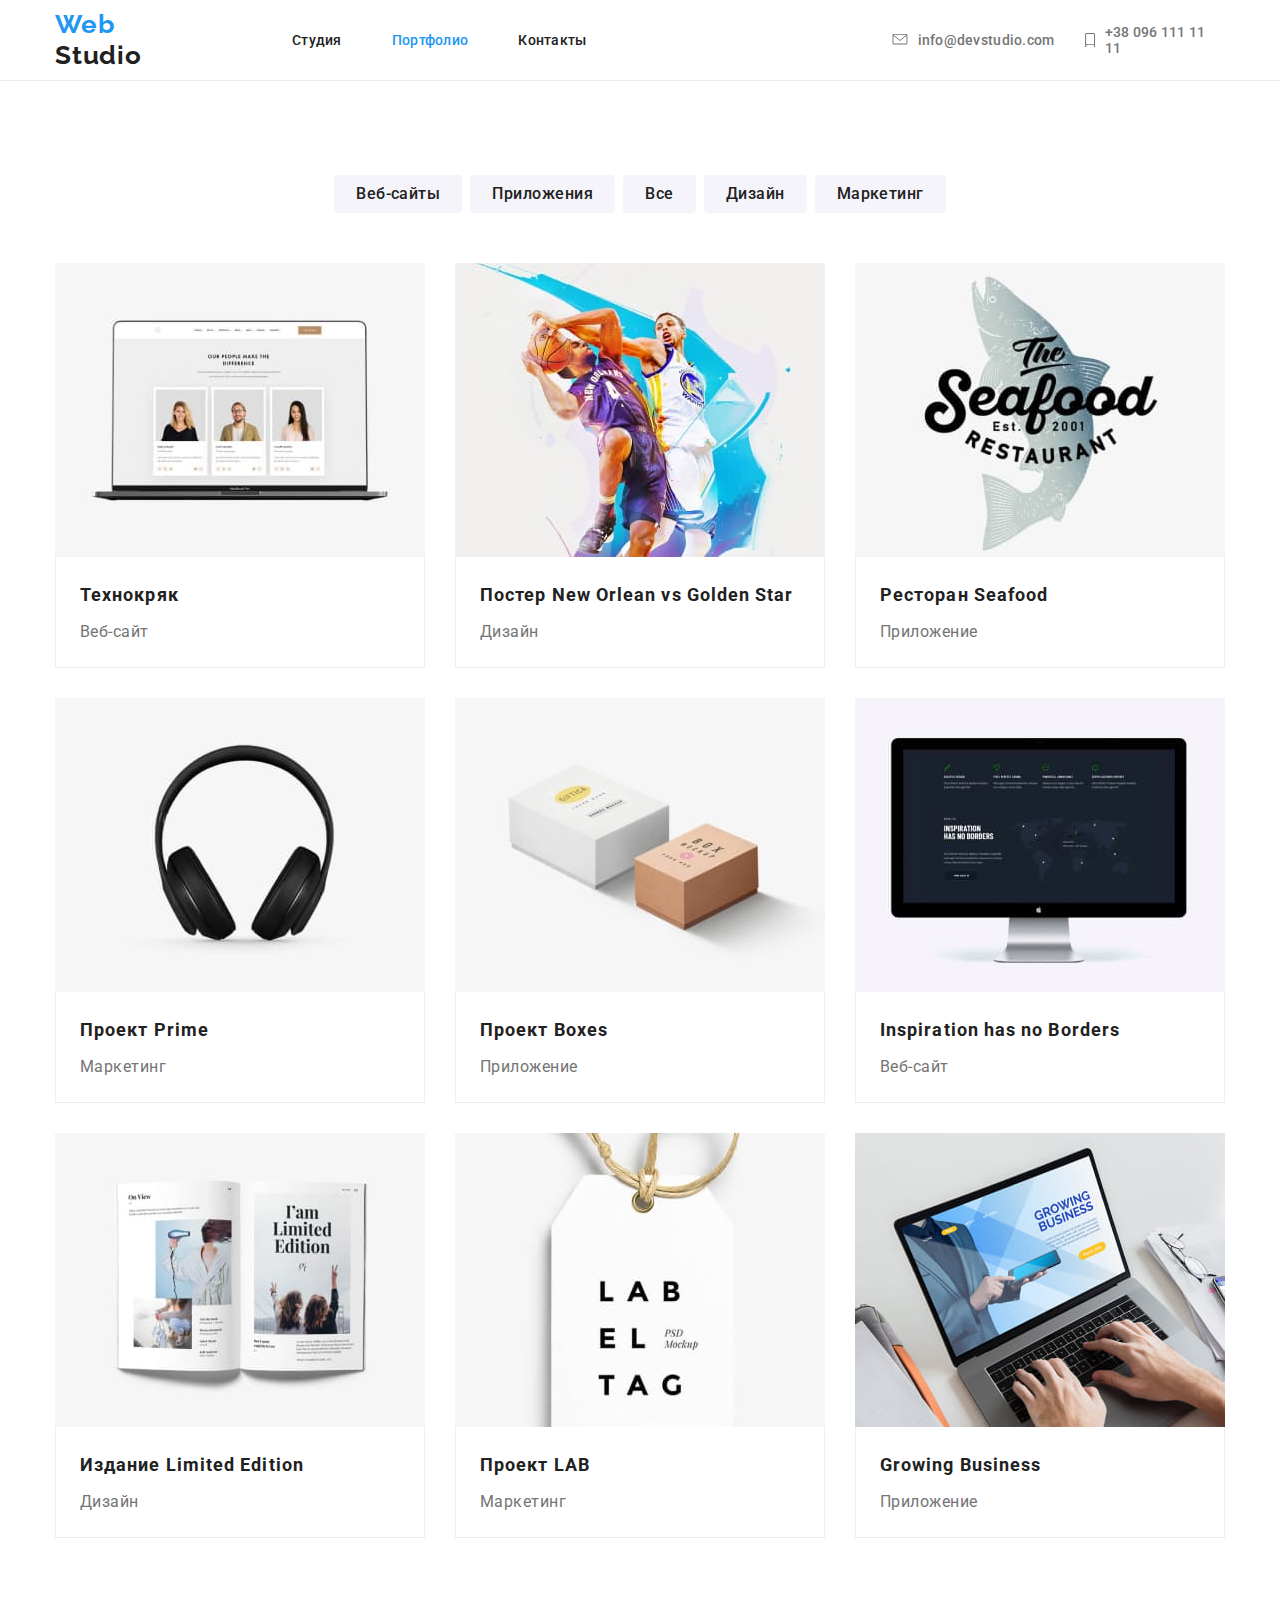
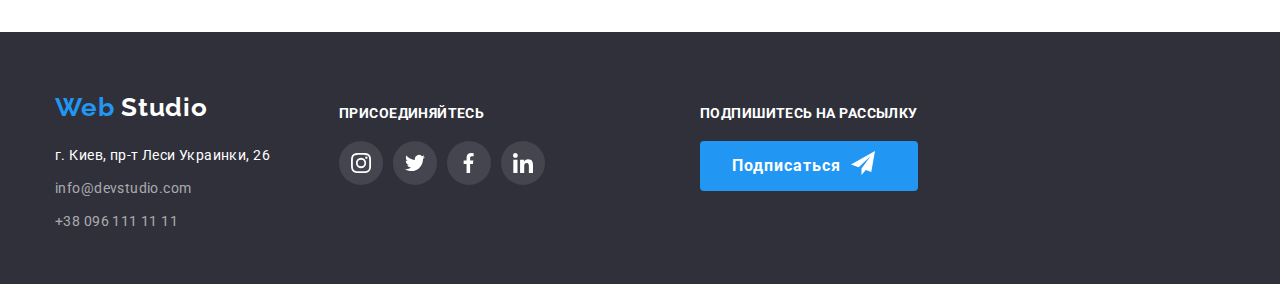
==== commit 1546ffb9: "исправила ховер клиентов, добавила тень в карточках портфолио, добавила фокус соцсетей в футере" ====
--- a/portfolio.html
+++ b/portfolio.html
@@ -95,10 +95,12 @@
           <ul class="portfolio list">
             <li class="item">
               <a href="" class="portfolio-link link">
-                <img
-                  src="./images/portfolio/portfolio1.jpg"
-                  alt="Веб-сайт Технокряк"
-                />
+                <div class="portfolio-img">
+                  <img
+                    src="./images/portfolio/portfolio1.jpg"
+                    alt="Веб-сайт Технокряк"
+                  />
+                </div>
                 <div class="portfolio-content">
                   <h2 class="portfolio-title">Технокряк</h2>
                   <p class="portfolio-aside">Веб-сайт</p>
@@ -112,10 +114,12 @@
             </li>
             <li class="item">
               <a href="" class="portfolio-link link">
-                <img
-                  src="./images/portfolio/portfolio2.jpg"
-                  alt="Постер New Orlean vs Golden Star"
-                />
+                <div class="portfolio-img">
+                  <img
+                    src="./images/portfolio/portfolio2.jpg"
+                    alt="Постер New Orlean vs Golden Star"
+                  />
+                </div>
                 <div class="portfolio-content">
                   <h2 class="portfolio-title">
                     Постер New Orlean vs Golden Star
@@ -131,10 +135,12 @@
             </li>
             <li class="item">
               <a href="" class="portfolio-link link">
-                <img
-                  src="./images/portfolio/portfolio3.jpg"
-                  alt="Ресторан Seafood"
-                />
+                <div class="portfolio-img">
+                  <img
+                    src="./images/portfolio/portfolio3.jpg"
+                    alt="Ресторан Seafood"
+                  />
+                </div>
                 <div class="portfolio-content">
                   <h2 class="portfolio-title">Ресторан Seafood</h2>
                   <p class="portfolio-aside">Приложение</p>
@@ -148,10 +154,12 @@
             </li>
             <li class="item">
               <a href="" class="portfolio-link link">
-                <img
-                  src="./images/portfolio/portfolio4.jpg"
-                  alt="Проект Prime"
-                />
+                <div class="portfolio-img">
+                  <img
+                    src="./images/portfolio/portfolio4.jpg"
+                    alt="Проект Prime"
+                  />
+                </div>
                 <div class="portfolio-content">
                   <h2 class="portfolio-title">Проект Prime</h2>
                   <p class="portfolio-aside">Маркетинг</p>
@@ -165,10 +173,12 @@
             </li>
             <li class="item">
               <a href="" class="portfolio-link link">
-                <img
-                  src="./images/portfolio/portfolio5.jpg"
-                  alt="Проект Boxes"
-                />
+                <div class="portfolio-img">
+                  <img
+                    src="./images/portfolio/portfolio5.jpg"
+                    alt="Проект Boxes"
+                  />
+                </div>
                 <div class="portfolio-content">
                   <h2 class="portfolio-title">Проект Boxes</h2>
                   <p class="portfolio-aside">Приложение</p>
@@ -182,10 +192,12 @@
             </li>
             <li class="item">
               <a href="" class="portfolio-link link">
-                <img
-                  src="./images/portfolio/portfolio6.jpg"
-                  alt="Inspiration has no Borders"
-                />
+                <div class="portfolio-img">
+                  <img
+                    src="./images/portfolio/portfolio6.jpg"
+                    alt="Inspiration has no Borders"
+                  />
+                </div>
 
                 <div class="portfolio-content">
                   <h2 lang="en" class="portfolio-title">
@@ -202,10 +214,12 @@
             </li>
             <li class="item">
               <a href="" class="portfolio-link link">
-                <img
-                  src="./images/portfolio/portfolio7.jpg"
-                  alt="Издание Limited Edition"
-                />
+                <div class="portfolio-img">
+                  <img
+                    src="./images/portfolio/portfolio7.jpg"
+                    alt="Издание Limited Edition"
+                  />
+                </div>
                 <div class="portfolio-content">
                   <h2 class="portfolio-title">Издание Limited Edition</h2>
                   <p class="portfolio-aside">Дизайн</p>
@@ -219,7 +233,12 @@
             </li>
             <li class="item">
               <a href="" class="portfolio-link link">
-                <img src="./images/portfolio/portfolio8.jpg" alt="Проект LAB" />
+                <div class="portfolio-img">
+                  <img
+                    src="./images/portfolio/portfolio8.jpg"
+                    alt="Проект LAB"
+                  />
+                </div>
                 <div class="portfolio-content">
                   <h2 class="portfolio-title">Проект LAB</h2>
                   <p class="portfolio-aside">Маркетинг</p>
@@ -233,10 +252,12 @@
             </li>
             <li class="item">
               <a href="" class="portfolio-link link">
-                <img
-                  src="./images/portfolio/portfolio9.jpg"
-                  alt="Growing Business"
-                />
+                <div class="portfolio-img">
+                  <img
+                    src="./images/portfolio/portfolio9.jpg"
+                    alt="Growing Business"
+                  />
+                </div>
                 <div class="portfolio-content">
                   <h2 class="portfolio-title">Growing Business</h2>
                   <p class="portfolio-aside">Приложение</p>
--- a/css/style.css
+++ b/css/style.css
@@ -73,8 +73,8 @@
   margin-top: 0;
   margin-bottom: 0;
 }
+/* секция хедер */
 /* черта под шапкой */
-
 .header {
   border-bottom: 1px solid #ececec;
 }
@@ -135,8 +135,13 @@
   color: var(--accent-color);
 }
 
+/*активная страница в шапке portfolio */
+.portfolio .current {
+  color: var(--button-white-text);
+  background-color: var(--accent-color);
+}
+
 /* контакты в шапке */
-
 .contacts-header {
   display: flex;
   align-items: center;
@@ -181,16 +186,134 @@
   margin-right: 10px;
 }
 
-/* герой */
-.hero .conteiner {
+/* секция футер */
+.footer {
+  background-color: var(--fotter-background-color);
+}
+.footer .conteiner {
+  display: flex;
+  height: 252px;
+  max-width: 1600px;
+}
+
+.footer .button {
+  display: flex;
+}
+
+/*контейнер adress-item */
+.adress-item {
+  padding-top: 60px;
+  margin-right: 69px;
+}
+.location {
+  margin-bottom: 9px;
+}
+.address-footer .mail {
+  margin-bottom: 9px;
+}
+/*контейнер social-list */
+.social-list {
+  padding-top: 72px;
+  margin-right: 155px;
+}
+
+/*контейнер подписки */
+.newsletter-list {
+  padding-top: 72px;
+}
+
+.newsletter-list .button::after {
+  content: '';
+  width: 24px;
+  height: 24px;
+  background-size: contain;
+  margin-left: 10px;
+  background-image: url('../images/icons/icon-send.svg');
+}
+
+/*logo-footer */
+.adress-item .logo {
+  margin-bottom: 20px;
+}
+.logo .logo-invert {
+  color: var(--hero-white-color);
+}
+.logo-invert:hover,
+.logo-invert:focus {
+  color: var(--accent-color);
+}
+
+/* адрес в футере */
+.address-footer {
+  display: flex;
+  flex-direction: column;
+  font-style: normal;
+  font-weight: normal;
+  font-size: 14px;
+  line-height: 24px;
+  letter-spacing: 0.03em;
+  color: var(--hero-white-color);
+  flex-direction: column;
+}
+.address-footer .contacts-footer {
+  color: rgba(255, 255, 255, 0.6);
+}
+
+/* соцсети */
+.label {
+  display: flex;
+}
+.social-icon-footer {
+  width: 20px;
+  height: 20px;
+}
+
+.label .item a {
+  display: flex;
+  justify-content: center;
+  align-items: center;
+  width: 44px;
+  height: 44px;
+  border-radius: 50%;
+  padding: 12px;
+  background-color: rgba(255, 255, 255, 0.1);
+}
+
+.label .item a:hover,
+.label .item a:focus {
+  background-color: var(--accent-color);
+}
+
+/*margin-right: 10px;*/
+.social-list .item {
+  width: calc((100% - 30px) / 4);
+  margin-right: 10px;
+}
+.social-list .item:nth-child(4n) {
+  margin-right: 0;
+}
+
+.social,
+.newsletter {
+  display: inline-block;
+  margin-bottom: 20px;
+  font-style: normal;
+  font-weight: bold;
+  font-size: 14px;
+  line-height: 16px;
+  letter-spacing: 0.03em;
+  text-transform: uppercase;
+  color: var(--button-white-text);
+}
+
+/* секция герой */
+.hero {
   max-width: 1600px;
   height: 600px;
-  padding: 200px 0px 200px 0px;
-  justify-content: center;
-  align-content: center;
+  padding-top: 200px;
+  padding-bottom: 200px;
   text-align: center;
   background-image: linear-gradient(
-      to right,
       rgba(47, 48, 58, 0.8),
       rgba(47, 48, 58, 0.8)
     ),
@@ -198,7 +321,6 @@
   background-repeat: no-repeat;
   background-position: center;
   background-size: cover;
-  background-color: rgba(47, 48, 58, 0.8);
 }
 
 /* заголовок герой */
@@ -389,10 +511,7 @@
   line-height: 19px;
   letter-spacing: 0.03em;
 }
-.team-social .link:hover,
-.team-social .link:focus {
-  color: var(--accent-color);
-}
+
 .team-content {
   padding: 30px 32px 24px 32px;
 }
@@ -402,12 +521,12 @@
 .team-aside {
   margin-bottom: 16px;
 }
+
 /* соцсети команды */
 .team-social {
   display: flex;
   justify-content: center;
 }
-
 .team-icons {
   width: calc((100% - 30px) / 4);
   margin-right: 10px;
@@ -415,15 +534,14 @@
 .team-icons:last-child {
   margin-right: 0;
 }
-.team-icons {
-  width: 44px;
-  height: 44px;
-  border-radius: 50%;
+
+/*.li+ a */
+.team-icons a {
+  display: flex;
+  justify-content: center;
+  align-items: center;
   padding: 12px;
-}
-.team-icons:hover,
-.team-icons:focus {
-  background-color: var(--accent-color);
+  border-radius: 50px;
 }
 
 .social-icon {
@@ -431,39 +549,47 @@
   height: 20px;
   fill: #afb1b8;
 }
-.social-icon:hover,
-.social-icon:focus {
+
+/*.ul+.li+ a:hover,
+  .ul+.li+ a:focus {
+  } */
+.team-social .team-icons a:hover,
+.team-social .team-icons a:focus {
+  background-color: var(--accent-color);
+}
+
+/*.ul+.li+ a:hover .svg,
+  .ul+.li+ a:focus .svg {
+  } */
+.team-social .team-icons a:hover .social-icon,
+.team-social .team-icons a:focus .social-icon {
   fill: #ffffff;
 }
 
 /* секция клиенты */
-.section-clients .clients-title {
-  font-style: normal;
-  font-weight: bold;
-  font-size: 36px;
-  line-height: 42px;
-  letter-spacing: 0.03em;
+.clients-list {
+  display: flex;
+  justify-content: center;
 }
 .section-clients .conteiner {
   padding-top: 94px;
   padding-bottom: 94px;
 }
-.clients-icon {
-  fill: #afb1b8;
-}
-.clients-icon:hover,
-.clients-icon:focus {
-  fill: var(--accent-color);
+
+/* клиенты - заголовок */
+.section-clients .clients-title {
+  font-style: normal;
+  font-weight: bold;
+  font-size: 36px;
+  line-height: 42px;
+  letter-spacing: 0.03em;
 }
 .clients-title {
   margin-bottom: 50px;
   text-align: center;
 }
-.clients-list {
-  display: flex;
-  justify-content: center;
-}
-
+
+/* размеры и отступы */
 .clients-list .item {
   width: calc((100% - 30px * 4) / 5);
   margin-right: 30px;
@@ -471,7 +597,7 @@
 .clients-list .item:last-child {
   margin-right: 0;
 }
-.clients-list .item {
+.clients-list .clients-img a {
   display: flex;
   justify-content: center;
   align-items: center;
@@ -480,130 +606,18 @@
   border: 1px solid #afb1b8;
   border-radius: 4px;
 }
-
-/* секция футер */
-.footer {
-  background-color: var(--fotter-background-color);
-}
-.footer .conteiner {
-  display: flex;
-  height: 252px;
-  max-width: 1600px;
-}
-
-.footer .button {
-  display: flex;
-}
-
-/*контейнер adress-item */
-.adress-item {
-  padding-top: 60px;
-  margin-right: 69px;
-}
-.location {
-  margin-bottom: 9px;
-}
-.address-footer .mail {
-  margin-bottom: 9px;
-}
-/*контейнер social-list */
-.social-list {
-  padding-top: 72px;
-  margin-right: 155px;
-}
-
-/*контейнер подписки */
-.newsletter-list {
-  padding-top: 72px;
-}
-
-.newsletter-list .button::after {
-  content: '';
-  width: 24px;
-  height: 24px;
-  background-size: contain;
-  margin-left: 10px;
-  background-image: url('../images/icons/icon-send.svg');
-}
-
-/*logo-footer */
-.adress-item .logo {
-  margin-bottom: 20px;
-}
-.logo .logo-invert {
-  color: var(--hero-white-color);
-}
-.logo-invert:hover,
-.logo-invert:focus {
-  color: var(--accent-color);
-}
-
-/* адрес в футере */
-.address-footer {
-  display: flex;
-  flex-direction: column;
-  font-style: normal;
-  font-weight: normal;
-  font-size: 14px;
-  line-height: 24px;
-  letter-spacing: 0.03em;
-  color: var(--hero-white-color);
-  flex-direction: column;
-}
-.address-footer .contacts-footer {
-  color: rgba(255, 255, 255, 0.6);
-}
-
-.label .link:hover,
-.label .link:focus {
-  color: var(--accent-color);
-}
-
-/* соцсети */
-.label {
-  display: flex;
-}
-.label .item {
-  width: 44px;
-  height: 44px;
-  border-radius: 50%;
-  padding: 12px;
-  background-color: rgba(255, 255, 255, 0.1);
-}
-.label .item:hover,
-.label .item:focus {
-  background-color: var(--accent-color);
-}
-
-.social-icon-footer {
-  width: 20px;
-  height: 20px;
-}
-
-.team-icons:hover,
-.team-icons:focus {
-  background-color: var(--accent-color);
-}
-/*margin-right: 10px;*/
-.social-list .item {
-  width: calc((100% - 30px) / 4);
-  margin-right: 10px;
-}
-.social-list .item:nth-child(4n) {
-  margin-right: 0;
-}
-
-.social,
-.newsletter {
-  display: inline-block;
-  margin-bottom: 20px;
-  font-style: normal;
-  font-weight: bold;
-  font-size: 14px;
-  line-height: 16px;
-  letter-spacing: 0.03em;
-  text-transform: uppercase;
-  color: var(--button-white-text);
+.clients-icon {
+  fill: #afb1b8;
+}
+
+/* ховер и фокус */
+.clients-img a:hover .clients-icon,
+.clients-img a:focus .clients-icon {
+  fill: var(--accent-color);
+}
+.clients-img a:hover,
+.clients-img a:focus {
+  border: 1px solid var(--accent-color);
 }
 
 /* секция портфолио */
@@ -644,12 +658,8 @@
 .portfolio-button:focus {
   color: var(--button-white-text);
   background-color: var(--accent-color);
-}
-
-/*активная страница в шапке */
-.portfolio .current {
-  color: var(--button-white-text);
-  background-color: var(--accent-color);
+  box-shadow: 0px 2px 2px rgba(0, 0, 0, 0.12), 0px 1px 2px rgba(0, 0, 0, 0.08),
+    0px 3px 1px rgba(0, 0, 0, 0.1);
 }
 
 /* портфолио контейнер */
@@ -669,10 +679,13 @@
 .portfolio .item:nth-child(-n + 6) {
   margin-bottom: 30px;
 }
-
 .portfolio-content {
   padding: 20px 24px 20px 24px;
-}
+  border-right: 1px solid #eeeeee;
+  border-bottom: 1px solid #eeeeee;
+  border-left: 1px solid #eeeeee;
+}
+
 /* заголовки в сетке портфолио */
 .portfolio-title {
   margin-bottom: 4px;
@@ -693,6 +706,7 @@
   letter-spacing: 0.03em;
   color: var(--secondary-text-color);
 }
+
 /* текст скрыт для удобства оформления блока */
 .portfolio-text {
   display: none;
@@ -706,3 +720,10 @@
   color: var(--button-white-text);
   background-color: var(--accent-color);
 }
+
+/* ховер и фокус */
+.portfolio .item:hover,
+.portfolio .item:focus {
+  box-shadow: 1px 4px 6px rgba(0, 0, 0, 0.16), 0px 4px 4px rgba(0, 0, 0, 0.06),
+    0px 1px 1px rgba(0, 0, 0, 0.12);
+}
